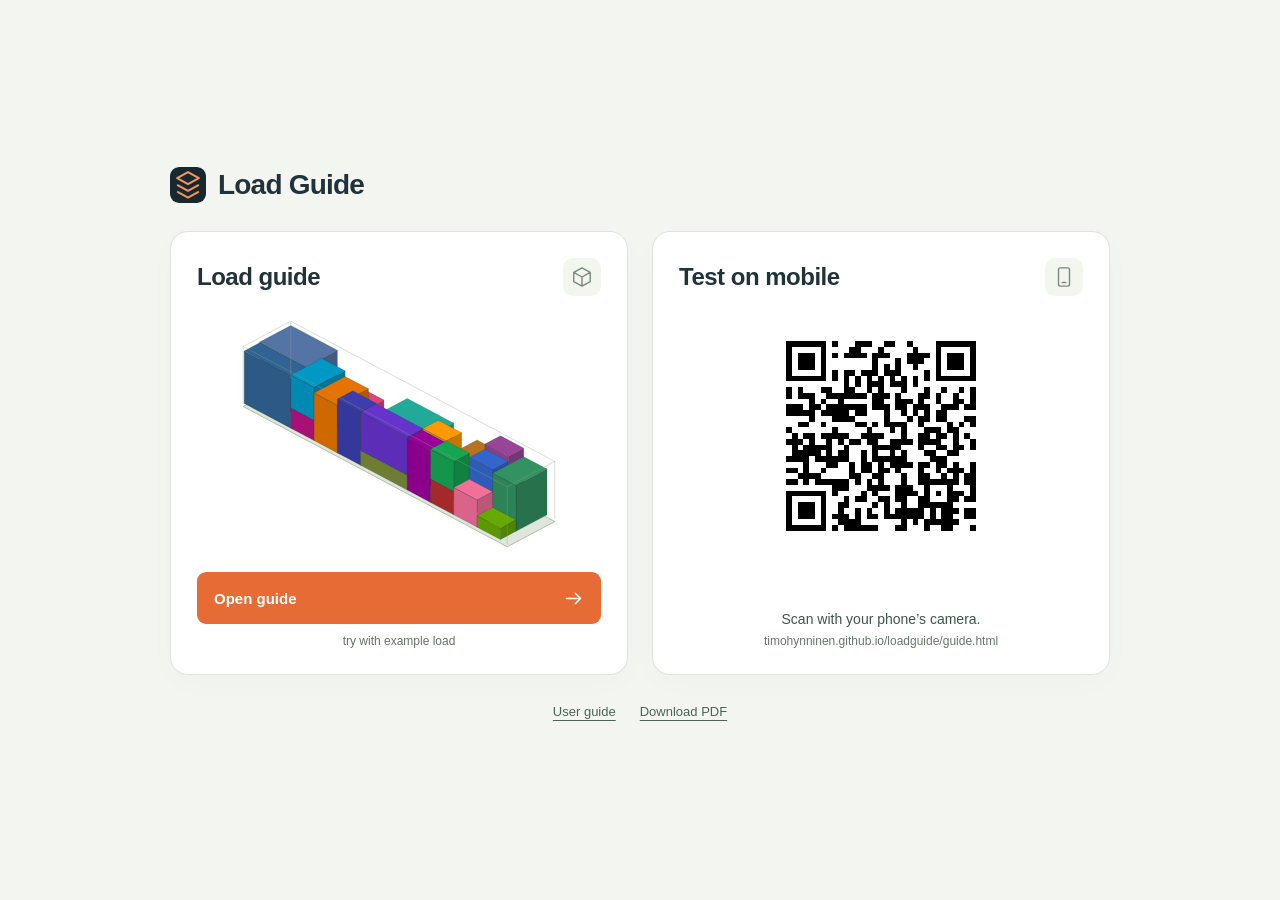
==== index.html @ a2507acf "Publish static Load Guide and screenshot user guide" ====
<!doctype html>
<html lang="en">
<head>
  <meta charset="utf-8">
  <meta name="viewport" content="width=device-width,initial-scale=1,viewport-fit=cover">
  <meta name="theme-color" content="#17282f">
  <meta name="description" content="Open the load guide or scan the QR code to use it on your phone.">
  <title>Load Guide</title>
  <script>if(location.hash==='#guide')location.replace(new URL('./guide.html',location.href).href);</script>
  <link rel="icon" href="./icon.svg" type="image/svg+xml">
  <link rel="stylesheet" href="./landing.css">
</head>
<body>
  <main class="landing">
    <h1><img src="./icon.svg" alt="" width="36" height="36">Load Guide</h1>
    <div class="landing-cards">
      <a class="landing-card guide-card" href="./guide.html" aria-label="Open load guide">
        <div class="card-heading"><h2>Load guide</h2><span class="card-icon" aria-hidden="true"><svg viewBox="0 0 24 24"><path d="m3 7 9-5 9 5v10l-9 5-9-5Zm0 0 9 5 9-5m-9 5v10"/></svg></span></div>
        <div class="card-visual"><img class="load-preview" src="./load-preview.svg" alt="The example shipment arranged in a semitrailer"></div>
        <div class="card-footer"><span class="open-guide">Open guide <svg viewBox="0 0 24 24" aria-hidden="true"><path d="M4 12h16m-6-6 6 6-6 6"/></svg></span><span class="load-summary">try with example load</span></div>
      </a>
      <section class="landing-card mobile-card" aria-labelledby="mobile-title">
        <div class="card-heading"><h2 id="mobile-title">Test on mobile</h2><span class="card-icon" aria-hidden="true"><svg viewBox="0 0 24 24"><rect x="6" y="2" width="12" height="20" rx="2"/><path d="M10 18h4"/></svg></span></div>
        <div class="card-visual qr-visual"><img class="qr-code" src="./load-guide-qr.svg" alt="Scan to open the load guide at timohynninen.github.io/loadguide/guide.html" width="256" height="256"></div>
        <div class="card-footer qr-footer"><p>Scan with your phone’s camera.</p><span class="qr-address">timohynninen.github.io/loadguide/guide.html</span></div>
      </section>
    </div>
    <nav class="landing-help" aria-label="Help"><a href="./user-guide.html">User guide</a><a href="./user-guide.pdf" download>Download PDF</a></nav>
  </main>
</body>
</html>
---- landing.css ----
:root{font-family:Inter,ui-sans-serif,-apple-system,BlinkMacSystemFont,"Segoe UI",sans-serif;color:#20333a;background:#f3f5f1;font-synthesis:none}
*{box-sizing:border-box}body{margin:0;min-height:100svh;display:grid;place-items:center;padding:36px 24px}h1,h2,p{margin:0}h1{display:flex;align-items:center;gap:12px;font-size:28px;font-weight:650;letter-spacing:-.8px;margin:0 0 28px}h1 img{border-radius:9px}h2{font-size:24px;letter-spacing:-.5px;font-weight:620}
.landing{width:min(940px,100%)}.landing-cards{display:grid;grid-template-columns:1fr 1fr;gap:24px}.landing-card{display:flex;flex-direction:column;min-width:0;min-height:440px;padding:26px;border:1px solid #dde4da;border-radius:18px;background:white;box-shadow:0 8px 30px #23352605}.guide-card{color:inherit;text-decoration:none;transition:border-color .18s,box-shadow .18s,transform .18s;cursor:pointer}.guide-card:hover{border-color:#e4834c;box-shadow:0 12px 40px #80552b13;transform:translateY(-3px)}.guide-card:focus-visible{outline:3px solid #d66932;outline-offset:5px}.card-heading{display:flex;align-items:center;justify-content:space-between;gap:12px}.card-icon{display:flex;width:38px;height:38px;align-items:center;justify-content:center;color:#788a7c;background:#f2f6ee;border-radius:10px}.card-icon svg{width:22px;height:22px;fill:none;stroke:currentColor;stroke-width:1.5;stroke-linecap:round;stroke-linejoin:round}.card-visual{display:flex;align-items:center;justify-content:center;flex:1;min-height:248px;margin:14px -8px}.load-preview{display:block;width:100%;height:248px;object-fit:contain}.qr-code{display:block;width:236px;height:236px;max-width:100%;object-fit:contain;image-rendering:pixelated}.card-footer{min-height:73px;display:flex;flex-direction:column;justify-content:flex-end;gap:10px}.open-guide{display:flex;align-items:center;justify-content:space-between;gap:16px;padding:14px 17px;min-height:52px;border-radius:9px;background:#e66b35;color:#fff;font-size:15px;font-weight:650}.open-guide svg{width:21px;height:21px;fill:none;stroke:currentColor;stroke-width:1.8;stroke-linecap:round;stroke-linejoin:round}.load-summary{font-size:12px;color:#647363;text-align:center}.qr-footer{align-items:center;gap:7px;text-align:center}.qr-footer p{font-size:14px;color:#3e554a}.qr-address{font-size:12px;color:#667767;overflow-wrap:anywhere}.qr-footer small{font-size:11px;color:#7c887b}
@media(max-width:700px){body{padding:24px 18px}h1{font-size:25px;margin-bottom:20px}.landing-cards{grid-template-columns:1fr;gap:16px}.landing-card{min-height:350px;padding:21px 23px}h2{font-size:22px}.card-visual{min-height:204px;margin:4px -6px}.load-preview{height:204px}.qr-code{height:204px;width:204px}.card-footer{min-height:63px}.open-guide{min-height:48px;padding:12px 15px}.load-summary{font-size:11px}}
@media(max-width:420px){body{padding:18px 14px}h1{font-size:23px;margin-bottom:16px}h1 img{width:31px;height:31px}.landing-card{min-height:324px;padding:18px 20px}.card-visual{min-height:186px}.load-preview{height:186px}.qr-code{width:186px;height:186px}h2{font-size:21px}.card-heading .card-icon{width:33px;height:33px}.landing-cards{gap:14px}}
@media(prefers-reduced-motion:reduce){.guide-card{transition:none}.guide-card:hover{transform:none}}
.landing-cards{grid-auto-rows:1fr}
.landing-help{display:flex;justify-content:center;gap:24px;margin-top:14px}.landing-help a{font-size:13px;color:#4d6357;text-underline-offset:4px;min-height:44px;display:flex;align-items:center}.landing-help a:focus-visible{outline:3px solid #d66932;outline-offset:3px;border-radius:3px}
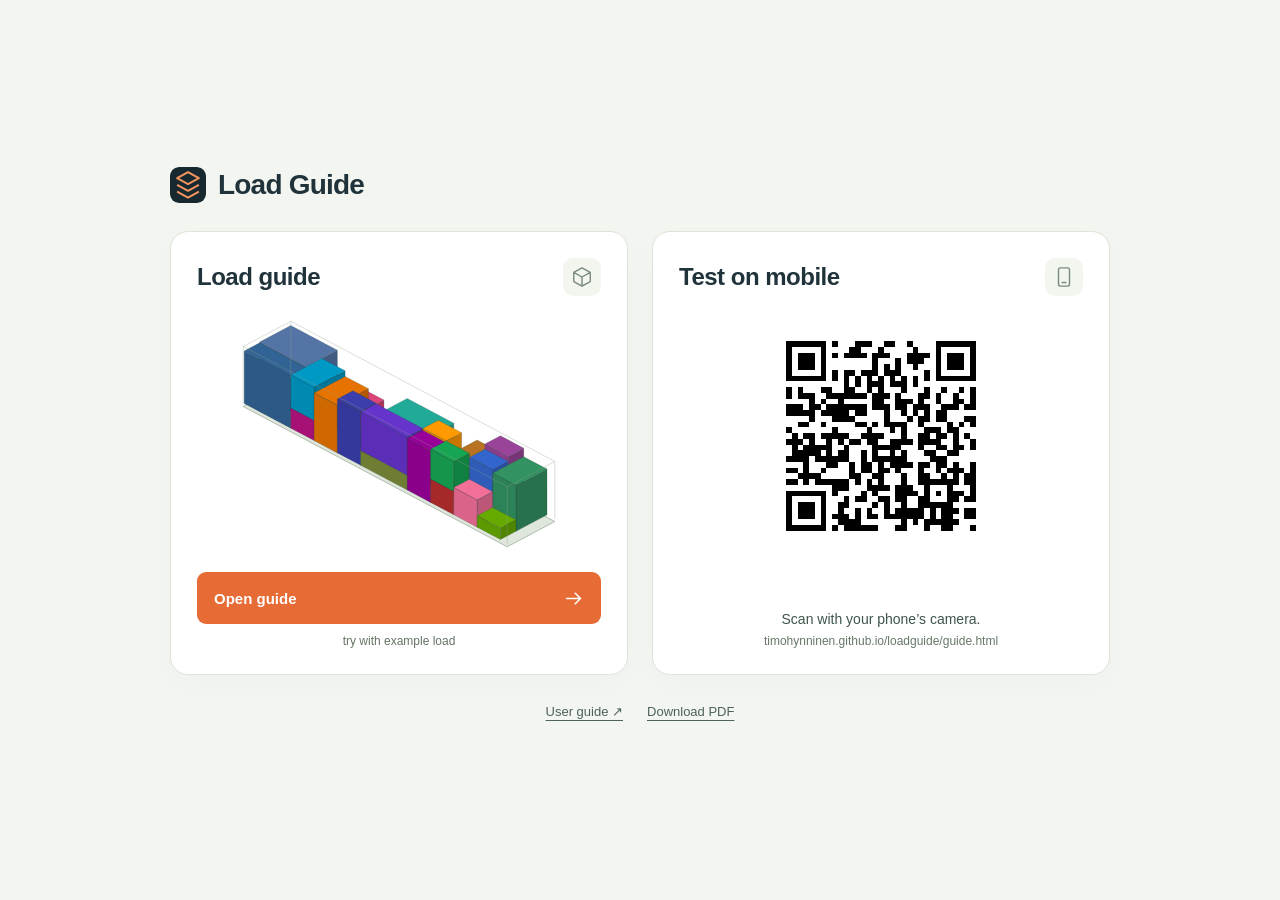
==== commit 4c21eb61: "Open user guide separately and toggle row item details" ====
--- a/index.html
+++ b/index.html
@@ -25,7 +25,7 @@
         <div class="card-footer qr-footer"><p>Scan with your phone’s camera.</p><span class="qr-address">timohynninen.github.io/loadguide/guide.html</span></div>
       </section>
     </div>
-    <nav class="landing-help" aria-label="Help"><a href="./user-guide.html">User guide</a><a href="./user-guide.pdf" download>Download PDF</a></nav>
+    <nav class="landing-help" aria-label="Help"><a href="./user-guide.html" target="_blank" rel="noopener" aria-label="User guide (opens in a new window)">User guide ↗</a><a href="./user-guide.pdf" download>Download PDF</a></nav>
   </main>
 </body>
 </html>
